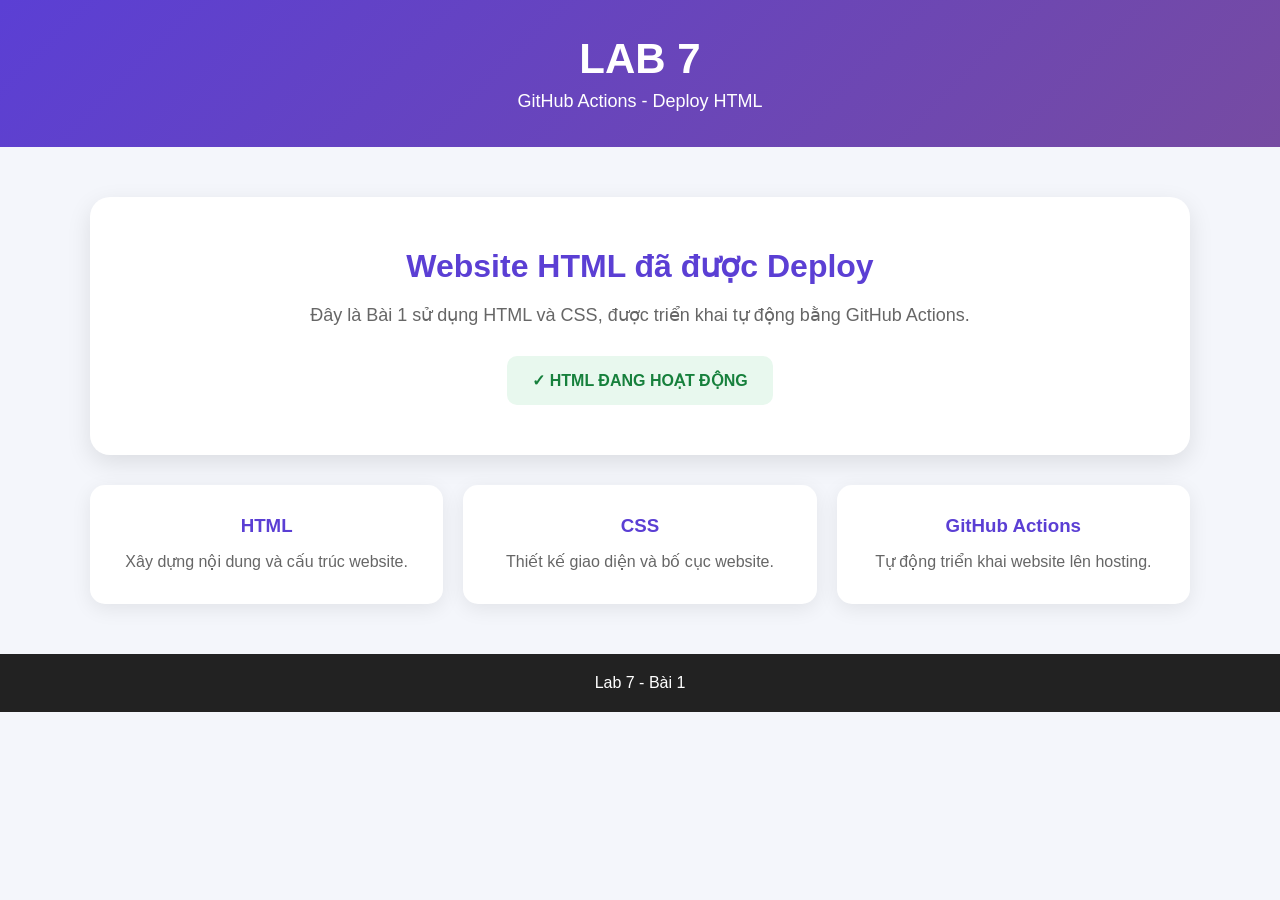
==== Bai1/index.html @ e7414585 "Separate Bai 1 and Bai 2" ====
<!DOCTYPE html>
<html lang="vi">
<head>
    <meta charset="UTF-8">
    <meta name="viewport" content="width=device-width, initial-scale=1.0">
    <title>Bài 1 - HTML</title>
    <link rel="stylesheet" href="style.css">
</head>
<body>

    <header>
        <div class="container">
            <h1>LAB 7</h1>
            <p>GitHub Actions - Deploy HTML</p>
        </div>
    </header>

    <main class="container">

        <section class="hero">
            <h2>Website HTML đã được Deploy</h2>
            <p>
                Đây là Bài 1 sử dụng HTML và CSS,
                được triển khai tự động bằng GitHub Actions.
            </p>

            <div class="status">
                ✓ HTML ĐANG HOẠT ĐỘNG
            </div>
        </section>

        <section class="cards">

            <div class="card">
                <h3>HTML</h3>
                <p>Xây dựng nội dung và cấu trúc website.</p>
            </div>

            <div class="card">
                <h3>CSS</h3>
                <p>Thiết kế giao diện và bố cục website.</p>
            </div>

            <div class="card">
                <h3>GitHub Actions</h3>
                <p>Tự động triển khai website lên hosting.</p>
            </div>

        </section>

    </main>

    <footer>
        <p>Lab 7 - Bài 1</p>
    </footer>

</body>
</html>
---- Bai1/style.css ----
* {
    margin: 0;
    padding: 0;
    box-sizing: border-box;
}

body {
    font-family: Arial, sans-serif;
    background: #f4f6fb;
    color: #222;
}

.container {
    width: 90%;
    max-width: 1100px;
    margin: auto;
}

header {
    background: linear-gradient(135deg, #5b3fd4, #764ba2);
    color: white;
    text-align: center;
    padding: 35px 20px;
}

header h1 {
    font-size: 42px;
    margin-bottom: 8px;
}

header p {
    font-size: 18px;
}

.hero {
    background: white;
    margin: 50px auto 30px;
    padding: 50px 30px;
    text-align: center;
    border-radius: 20px;
    box-shadow: 0 8px 25px rgba(0, 0, 0, 0.1);
}

.hero h2 {
    color: #5b3fd4;
    font-size: 32px;
    margin-bottom: 15px;
}

.hero p {
    color: #666;
    font-size: 18px;
    line-height: 1.7;
}

.status {
    display: inline-block;
    margin-top: 25px;
    padding: 15px 25px;
    background: #e8f8ee;
    color: #16803c;
    border-radius: 10px;
    font-weight: bold;
}

.cards {
    display: grid;
    grid-template-columns: repeat(3, 1fr);
    gap: 20px;
    margin-bottom: 50px;
}

.card {
    background: white;
    padding: 30px;
    text-align: center;
    border-radius: 15px;
    box-shadow: 0 5px 20px rgba(0, 0, 0, 0.08);
}

.card h3 {
    color: #5b3fd4;
    margin-bottom: 12px;
}

.card p {
    color: #666;
    line-height: 1.6;
}

footer {
    background: #222;
    color: white;
    text-align: center;
    padding: 20px;
}

@media (max-width: 700px) {
    .cards {
        grid-template-columns: 1fr;
    }

    .hero h2 {
        font-size: 26px;
    }
}
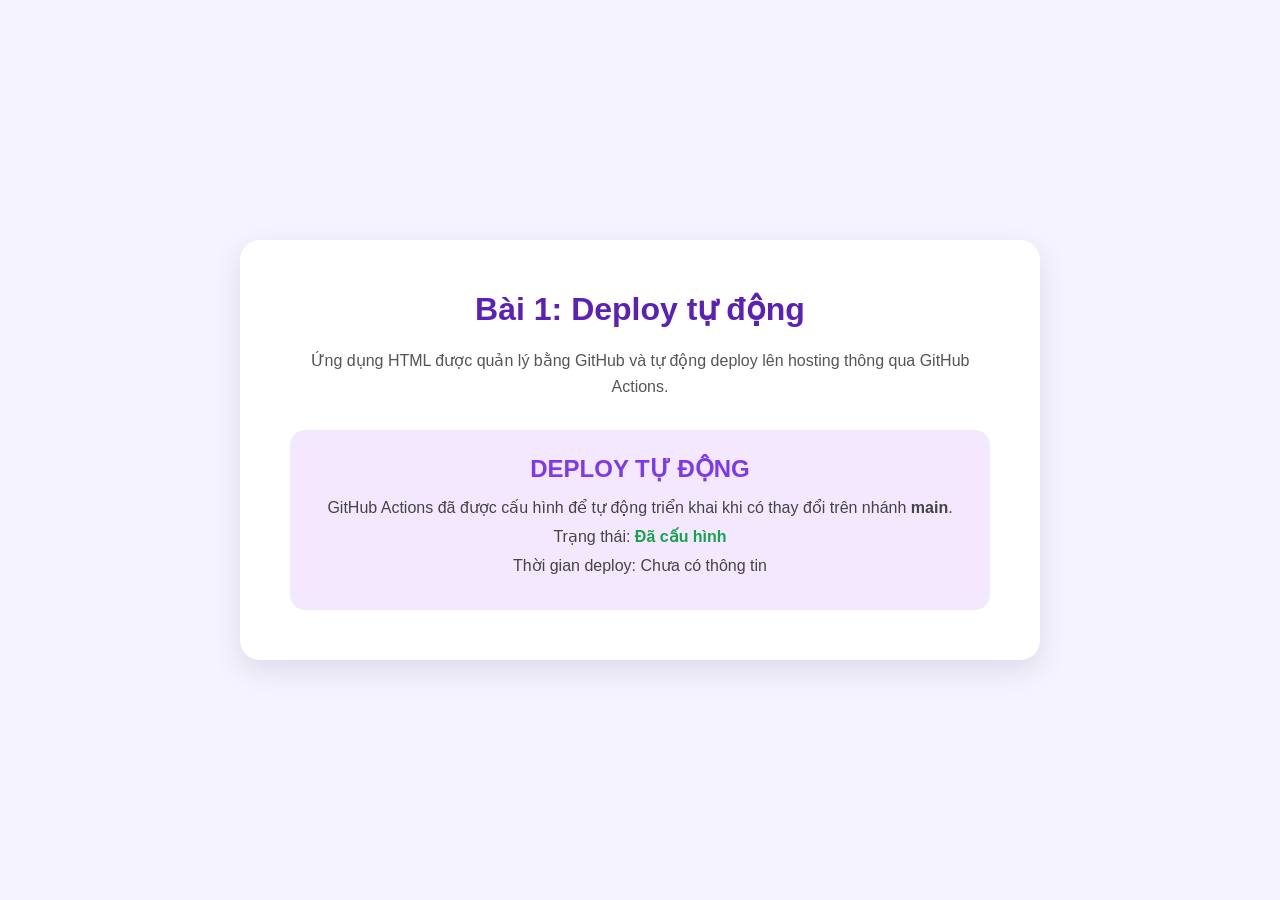
==== commit b9f2c385: "Update Bai1 deploy tu dong" ====
--- a/Bai1/index.html
+++ b/Bai1/index.html
@@ -3,56 +3,51 @@
 <head>
     <meta charset="UTF-8">
     <meta name="viewport" content="width=device-width, initial-scale=1.0">
-    <title>Bài 1 - HTML</title>
+    <title>Bài 1 - GitHub Actions</title>
     <link rel="stylesheet" href="style.css">
 </head>
 <body>
 
-    <header>
-        <div class="container">
-            <h1>LAB 7</h1>
-            <p>GitHub Actions - Deploy HTML</p>
-        </div>
-    </header>
+    <div class="container">
+        <h1>Bài 1: Deploy tự động</h1>
 
-    <main class="container">
+        <p class="description">
+            Ứng dụng HTML được quản lý bằng GitHub và tự động deploy
+            lên hosting thông qua GitHub Actions.
+        </p>
 
-        <section class="hero">
-            <h2>Website HTML đã được Deploy</h2>
+        <div class="status">
+            <h2>DEPLOY TỰ ĐỘNG</h2>
+            <p>GitHub Actions đã được cấu hình để tự động triển khai khi có thay đổi trên nhánh <b>main</b>.</p>
+
             <p>
-                Đây là Bài 1 sử dụng HTML và CSS,
-                được triển khai tự động bằng GitHub Actions.
+                Trạng thái:
+                <span class="success">Đã cấu hình</span>
             </p>
 
-            <div class="status">
-                ✓ HTML ĐANG HOẠT ĐỘNG
-            </div>
-        </section>
+            <p>
+                Thời gian deploy:
+                <span id="deploy-time">Đang tải...</span>
+            </p>
+        </div>
+    </div>
 
-        <section class="cards">
-
-            <div class="card">
-                <h3>HTML</h3>
-                <p>Xây dựng nội dung và cấu trúc website.</p>
-            </div>
-
-            <div class="card">
-                <h3>CSS</h3>
-                <p>Thiết kế giao diện và bố cục website.</p>
-            </div>
-
-            <div class="card">
-                <h3>GitHub Actions</h3>
-                <p>Tự động triển khai website lên hosting.</p>
-            </div>
-
-        </section>
-
-    </main>
-
-    <footer>
-        <p>Lab 7 - Bài 1</p>
-    </footer>
+    <script>
+        fetch("deploy-info.txt?time=" + Date.now())
+            .then(response => {
+                if (!response.ok) {
+                    throw new Error("Không tìm thấy thông tin deploy");
+                }
+                return response.text();
+            })
+            .then(data => {
+                document.getElementById("deploy-time").textContent = data;
+            })
+            .catch(() => {
+                document.getElementById("deploy-time").textContent =
+                    "Chưa có thông tin";
+            });
+    </script>
 
 </body>
 </html>
--- a/Bai1/style.css
+++ b/Bai1/style.css
@@ -1,106 +1,56 @@
 * {
+    box-sizing: border-box;
     margin: 0;
     padding: 0;
-    box-sizing: border-box;
 }
 
 body {
     font-family: Arial, sans-serif;
-    background: #f4f6fb;
-    color: #222;
+    background: #f5f3ff;
+    min-height: 100vh;
+    display: flex;
+    justify-content: center;
+    align-items: center;
 }
 
 .container {
     width: 90%;
-    max-width: 1100px;
-    margin: auto;
+    max-width: 800px;
+    background: white;
+    padding: 50px;
+    border-radius: 20px;
+    text-align: center;
+    box-shadow: 0 10px 30px rgba(0, 0, 0, 0.1);
 }
 
-header {
-    background: linear-gradient(135deg, #5b3fd4, #764ba2);
-    color: white;
-    text-align: center;
-    padding: 35px 20px;
+h1 {
+    color: #5b21b6;
+    margin-bottom: 20px;
 }
 
-header h1 {
-    font-size: 42px;
-    margin-bottom: 8px;
+.description {
+    color: #555;
+    line-height: 1.6;
+    margin-bottom: 30px;
 }
 
-header p {
-    font-size: 18px;
+.status {
+    background: #f3e8ff;
+    padding: 25px;
+    border-radius: 15px;
 }
 
-.hero {
-    background: white;
-    margin: 50px auto 30px;
-    padding: 50px 30px;
-    text-align: center;
-    border-radius: 20px;
-    box-shadow: 0 8px 25px rgba(0, 0, 0, 0.1);
-}
-
-.hero h2 {
-    color: #5b3fd4;
-    font-size: 32px;
+.status h2 {
+    color: #7c3aed;
     margin-bottom: 15px;
 }
 
-.hero p {
-    color: #666;
-    font-size: 18px;
-    line-height: 1.7;
+.status p {
+    margin: 10px 0;
+    color: #444;
 }
 
-.status {
-    display: inline-block;
-    margin-top: 25px;
-    padding: 15px 25px;
-    background: #e8f8ee;
-    color: #16803c;
-    border-radius: 10px;
+.success {
+    color: #16a34a;
     font-weight: bold;
-}
-
-.cards {
-    display: grid;
-    grid-template-columns: repeat(3, 1fr);
-    gap: 20px;
-    margin-bottom: 50px;
-}
-
-.card {
-    background: white;
-    padding: 30px;
-    text-align: center;
-    border-radius: 15px;
-    box-shadow: 0 5px 20px rgba(0, 0, 0, 0.08);
-}
-
-.card h3 {
-    color: #5b3fd4;
-    margin-bottom: 12px;
-}
-
-.card p {
-    color: #666;
-    line-height: 1.6;
-}
-
-footer {
-    background: #222;
-    color: white;
-    text-align: center;
-    padding: 20px;
-}
-
-@media (max-width: 700px) {
-    .cards {
-        grid-template-columns: 1fr;
-    }
-
-    .hero h2 {
-        font-size: 26px;
-    }
 }
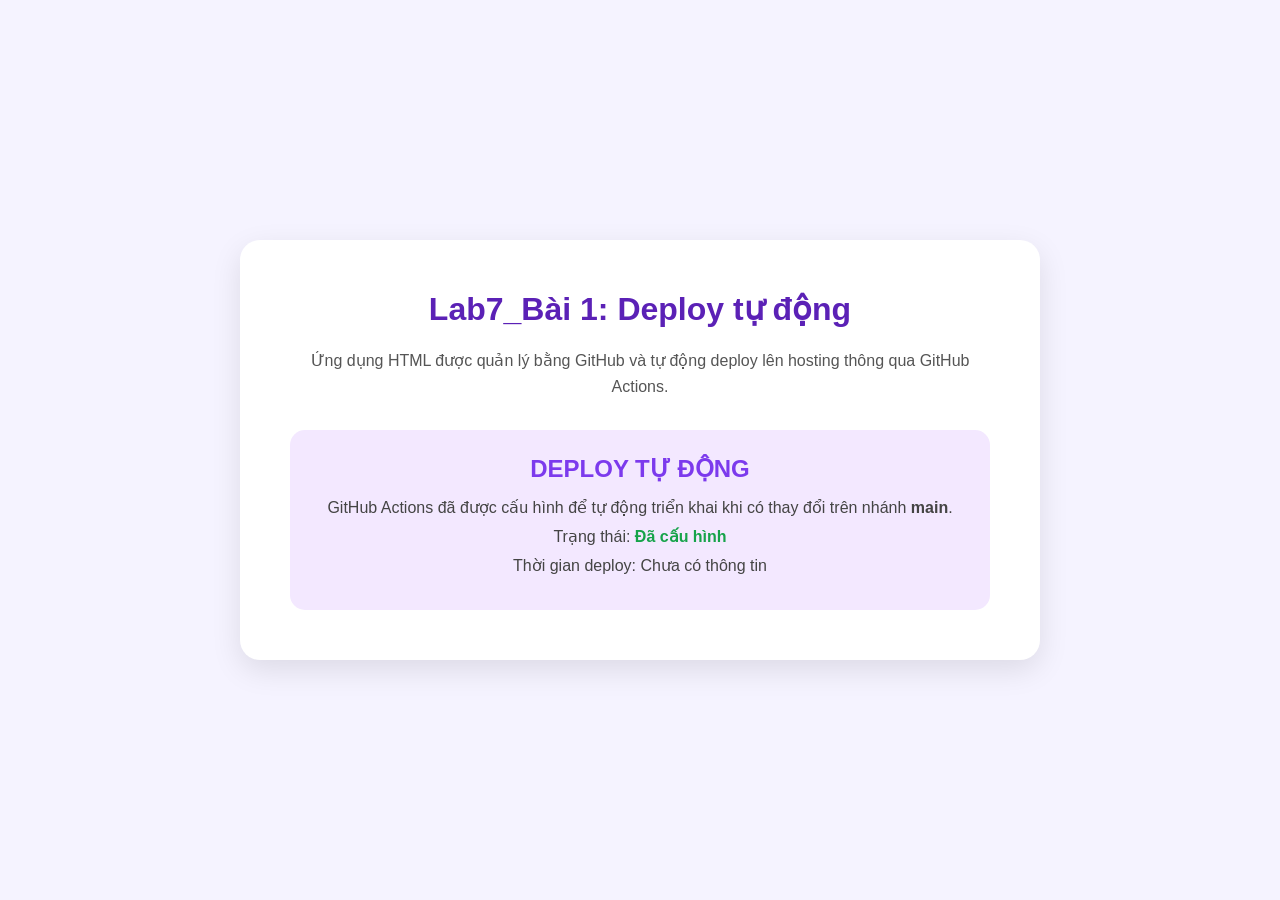
==== commit 68dadba3: "Update lab7- Bai1 deploy tu dong" ====
--- a/Bai1/index.html
+++ b/Bai1/index.html
@@ -9,7 +9,7 @@
 <body>
 
     <div class="container">
-        <h1>Bài 1: Deploy tự động</h1>
+        <h1>Lab7_Bài 1: Deploy tự động</h1>
 
         <p class="description">
             Ứng dụng HTML được quản lý bằng GitHub và tự động deploy
